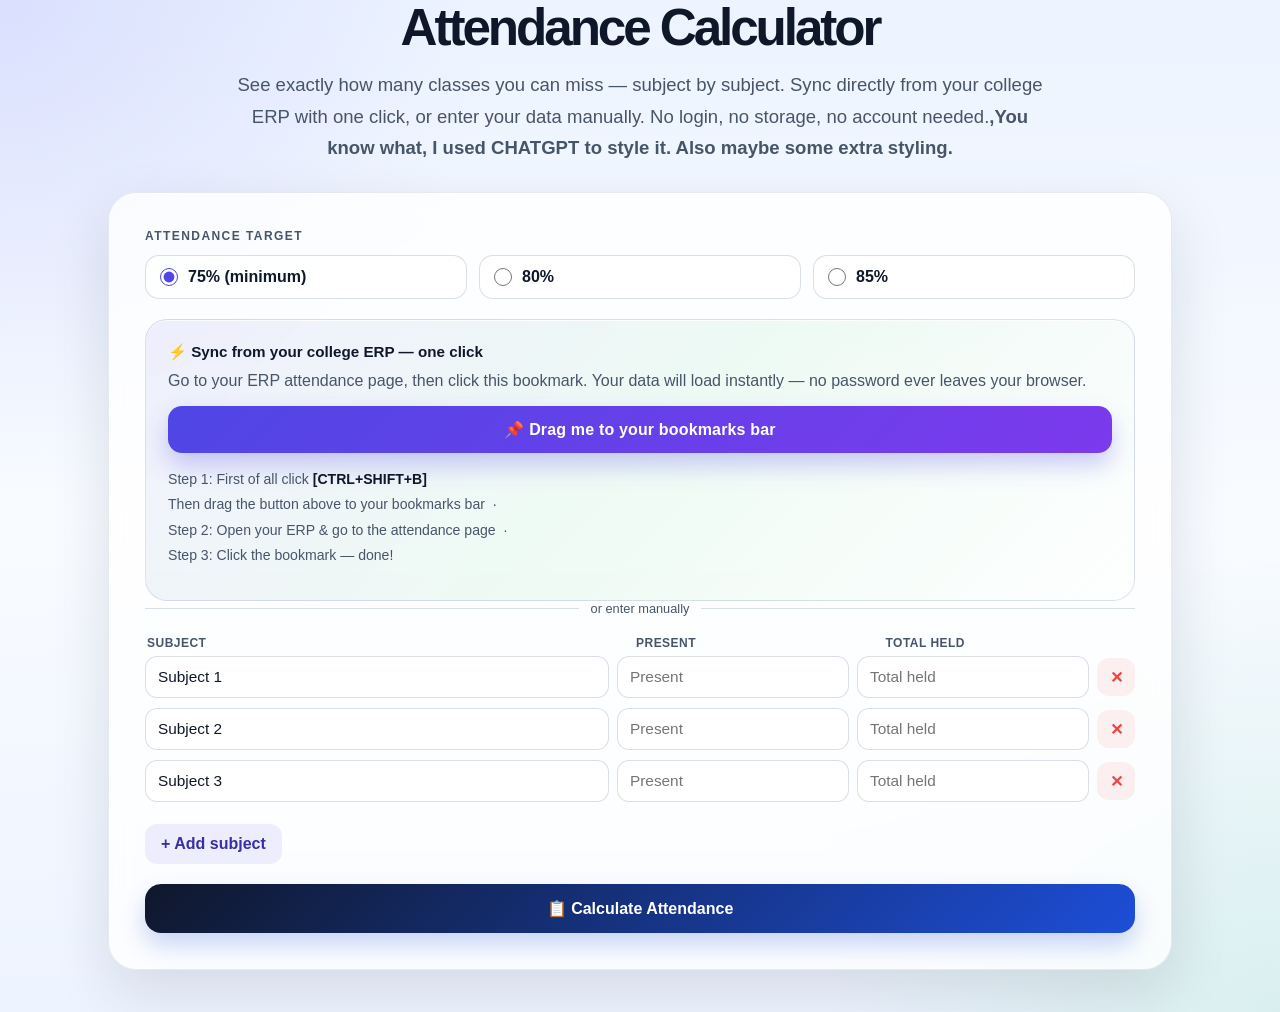
==== index.html @ cf07a75b "Extension to calaulate attendance easily" ====
<!DOCTYPE html>
<html lang="en">
<head>
    <meta charset="UTF-8">
    <meta name="viewport" content="width=device-width, initial-scale=1.0">
    <title>Attendance Calculator — CMRIT ERP</title>
    <meta name="description" content="See exactly how many classes you can miss — subject by subject. Sync directly from your college ERP with one click, or enter your data manually. No login, no storage, no account needed.">
    <link rel="stylesheet" href="styles.css">
</head>
<body>
        <h1>Attendance Calculator</h1>
    
      <p class="tool-hero-desc">
        See exactly how many classes you can miss — subject by subject. Sync directly from your college ERP with one click, or enter your data manually. No login, no storage, no account needed.<b>,You know what, I used CHATGPT to style it. Also maybe some extra styling.</b>
      </p>


  <div class="tool-page">
    <div class="tool-panel">


      <div class="input-group" style="margin-bottom:20px;">
        <label class="input-label">Attendance target</label>
        <div class="target-toggle" role="group" aria-label="Attendance target">
          <label><input type="radio" name="target" value="75" checked onchange="recalc()" /><span>75% (minimum)</span></label>
          <label><input type="radio" name="target" value="80" onchange="recalc()" /><span>80%</span></label>
          <label><input type="radio" name="target" value="85" onchange="recalc()" /><span>85%</span></label>
        </div>
      </div>


      <div class="bookmarklet-box">
        <p style="font-weight:700;font-size:.95rem;color:var(--c-text);margin-bottom:4px;">⚡ Sync from your college ERP — one click</p>
        <p>Go to your ERP attendance page, then click this bookmark. Your data will load instantly — no password ever leaves your browser.</p>

        <a class="bookmarklet-link"
           href="javascript:(function(){var tables=document.querySelectorAll('table');var data=[];tables.forEach(function(t){var rows=t.querySelectorAll('tr');rows.forEach(function(r){var cells=[].slice.call(r.querySelectorAll('td')).map(function(td){return td.innerText.trim();});if(cells.length===11&&cells[2]){data.push({code:cells[1],subject:cells[2],present:parseInt(cells[5]),absent:parseInt(cells[6]),total:parseInt(cells[9]),pct:parseFloat(cells[10])});}});});if(data.length){window.location=window.location='https://civvy.tech/vtu-sgpa/attendance-calculator.html?data='+encodeURIComponent(JSON.stringify(data));}else{alert('No attendance table found. Please make sure you are on your ERP attendance page.');}})();"
           onclick="return false;"
           title="Drag this to your bookmarks bar">
          📌 Drag me to your bookmarks bar
        </a>
        <p class="step-hint">
          Step 1: First of all click <strong>[CTRL+SHIFT+B]</strong><br> Then drag the button above to your bookmarks bar &nbsp;·&nbsp;
          <br>Step 2: Open your ERP &amp; go to the attendance page &nbsp;·&nbsp;
          <br>Step 3: Click the bookmark — done!
        </p>
      </div>

      <div style="display:flex;align-items:center;gap:12px;margin:0 0 20px;">
        <div style="flex:1;height:1px;background:var(--c-border);"></div>
        <span style="font-size:.8rem;color:var(--c-text-muted);white-space:nowrap;">or enter manually</span>
        <div style="flex:1;height:1px;background:var(--c-border);"></div>
      </div>


      <div id="manual-section">
        <div style="display:grid;grid-template-columns:2fr 1fr 1fr auto;gap:8px;margin-bottom:6px;">
          <span style="font-size:.75rem;font-weight:600;color:var(--c-text-muted);text-transform:uppercase;letter-spacing:.04em;padding-left:2px;">Subject</span>
          <span style="font-size:.75rem;font-weight:600;color:var(--c-text-muted);text-transform:uppercase;letter-spacing:.04em;">Present</span>
          <span style="font-size:.75rem;font-weight:600;color:var(--c-text-muted);text-transform:uppercase;letter-spacing:.04em;">Total held</span>
          <span></span>
        </div>
        <div id="rows-container"></div>
        <button class="add-row-btn" onclick="addRow()">+ Add subject</button>
      </div>

      <div id="error-msg" class="error-msg" role="alert" aria-live="polite" style="margin-top:12px;"></div>

      <button class="calc-btn" style="margin-top:20px;" onclick="recalc(true)">📋 Calculate Attendance</button>


      <div id="result-section" class="result-box" hidden>

        <div class="summary-chips" id="summary-chips"></div>

        <table class="subject-table" id="result-table">
          <thead>
            <tr>
              <th>Subject</th>
              <th>Attendance</th>
              <th>Present / Total</th>
              <th>Can miss</th>
              <th>Status</th>
            </tr>
          </thead>
          <tbody id="result-tbody"></tbody>
        </table>

        <div id="recovery-section" style="margin-top:20px;"></div>

        <p class="result-note" style="margin-top:16px;opacity:.65;">
          ℹ️ "Can miss" = classes you can skip and still stay at or above your target. "Need to attend" = consecutive classes required to recover if already below target.
        </p>
      </div>

    </div>
  </div>

<script src="../nav.js"></script>
<script>
(function () {
  "use strict";

  
  var defaultSubjects = [
    { subject: 'Subject 1', present: '', total: '' },
    { subject: 'Subject 2', present: '', total: '' },
    { subject: 'Subject 3', present: '', total: '' },
  ];

  function getTarget() {
    return parseFloat(document.querySelector('input[name="target"]:checked').value) / 100;
  }

  var rows = [];

  function renderRows() {
    var container = document.getElementById('rows-container');
    container.innerHTML = '';
    rows.forEach(function (row, i) {
      var div = document.createElement('div');
      div.className = 'manual-row';
      div.innerHTML =
        '<input class="tool-input" type="text" placeholder="Subject name" value="' + escHtml(row.subject) + '" oninput="updateRow(' + i + ',\'subject\',this.value)" />' +
        '<input class="tool-input" type="number" min="0" placeholder="Present" value="' + escHtml(row.present) + '" oninput="updateRow(' + i + ',\'present\',this.value)" />' +
        '<input class="tool-input" type="number" min="0" placeholder="Total held" value="' + escHtml(row.total) + '" oninput="updateRow(' + i + ',\'total\',this.value)" />' +
        '<button class="remove-btn" onclick="removeRow(' + i + ')" aria-label="Remove row">✕</button>';
      container.appendChild(div);
    });
  }

  window.updateRow = function (i, field, val) {
    rows[i][field] = val;
  };

  window.removeRow = function (i) {
    rows.splice(i, 1);
    renderRows();
  };

  window.addRow = function () {
    rows.push({ subject: '', present: '', total: '' });
    renderRows();
    var inputs = document.querySelectorAll('.manual-row input');
    if (inputs.length) inputs[inputs.length - 3].focus();
  };

  function escHtml(str) {
    return String(str).replace(/&/g,'&amp;').replace(/"/g,'&quot;').replace(/</g,'&lt;').replace(/>/g,'&gt;');
  }


  function loadFromUrl() {
    try {
      var params = new URLSearchParams(window.location.search);
      var raw = params.get('data');
      if (!raw) return false;
      var data = JSON.parse(decodeURIComponent(raw));
      if (!Array.isArray(data) || !data.length) return false;
      rows = data.map(function (d) {
        return { subject: d.subject || d.code || '', present: d.present, total: d.total };
      });
      renderRows();
      recalc(false);
      return true;
    } catch (e) { return false; }
  }

 
  window.recalc = function (force) {
    var errEl = document.getElementById('error-msg');
    errEl.textContent = ''; errEl.classList.remove('visible');

    var target = getTarget();
    var targetPct = target * 100;
    var parsed = [];

    for (var i = 0; i < rows.length; i++) {
      var r = rows[i];
      var present = parseInt(r.present);
      var total   = parseInt(r.total);
      var name    = String(r.subject).trim() || ('Subject ' + (i + 1));
      if (isNaN(present) || isNaN(total)) continue;
      if (total <= 0) continue;
      if (present > total) {
        if (force) { errEl.textContent = '"' + name + '": present cannot exceed total.'; errEl.classList.add('visible'); }
        return;
      }
      var pct = (present / total) * 100;
      var canMiss = 0;
      var needMore = 0;
      if (pct >= targetPct) {
        
       canMiss = Math.floor(present / target - total);
        canMiss = Math.max(0, canMiss);
      } else {
        
        needMore = Math.ceil((target * total - present) / (1 - target));
      }
      parsed.push({ name: name, present: present, total: total, pct: pct, canMiss: canMiss, needMore: needMore });
    }

    if (!parsed.length) {
      if (force) { errEl.textContent = 'Please add at least one subject with valid present and total values.'; errEl.classList.add('visible'); }
      document.getElementById('result-section').hidden = true;
      return;
    }

    renderResults(parsed, target, targetPct);
  };

  function renderResults(data, target, targetPct) {
    var safe    = data.filter(function(d){ return d.pct >= targetPct + 5; }).length;
    var warn    = data.filter(function(d){ return d.pct >= targetPct && d.pct < targetPct + 5; }).length;
    var danger  = data.filter(function(d){ return d.pct < targetPct; }).length;
    var totalCanMiss = data.reduce(function(s,d){ return s + d.canMiss; }, 0);


    var chips = document.getElementById('summary-chips');
    chips.innerHTML =
      '<div class="summary-chip"><div class="chip-val green">' + safe + '</div><div class="chip-label">Safe subjects</div></div>' +
      '<div class="summary-chip"><div class="chip-val amber">' + warn + '</div><div class="chip-label">Borderline</div></div>' +
      '<div class="summary-chip"><div class="chip-val red">'   + danger + '</div><div class="chip-label">At risk</div></div>' +
      '<div class="summary-chip"><div class="chip-val">'       + totalCanMiss + '</div><div class="chip-label">Total skips left</div></div>';

  
    var tbody = document.getElementById('result-tbody');
    tbody.innerHTML = '';
    data.forEach(function (d) {
      var barColor = d.pct >= targetPct + 5 ? '#4ade80' : d.pct >= targetPct ? '#facc15' : '#f87171';
      var badgeClass = d.pct >= targetPct + 5 ? 'badge-safe' : d.pct >= targetPct ? 'badge-warn' : 'badge-danger';
      var badgeText  = d.pct >= targetPct + 5 ? 'Safe' : d.pct >= targetPct ? 'Borderline' : 'At risk';
      var canMissCell = d.canMiss > 0
        ? '<span style="color:#16a34a;font-weight:700;">' + d.canMiss + '</span>'
        : '<span style="color:#dc2626;font-weight:700;">0</span>';

      var tr = document.createElement('tr');
      tr.innerHTML =
        '<td style="font-weight:500;">' + escHtml(d.name) + '</td>' +
        '<td><div class="pct-bar-wrap"><div class="pct-bar-bg"><div class="pct-bar-fill" style="width:' + Math.min(100,d.pct).toFixed(1) + '%;background:' + barColor + ';"></div></div><span style="font-size:.82rem;font-weight:600;min-width:38px;">' + d.pct.toFixed(1) + '%</span></div></td>' +
        '<td style="color:var(--c-text-muted);">' + d.present + ' / ' + d.total + '</td>' +
        '<td>' + canMissCell + '</td>' +
        '<td><span class="badge ' + badgeClass + '">' + badgeText + '</span></td>';
      tbody.appendChild(tr);
    });

    
    var atRisk = data.filter(function(d){ return d.needMore > 0; });
    var rec = document.getElementById('recovery-section');
    if (atRisk.length) {
      var html = '<p style="font-weight:600;font-size:.9rem;margin-bottom:8px;color:#dc2626;">⚠️ Recovery plan — subjects below ' + targetPct + '%</p>';
      atRisk.forEach(function (d) {
        html += '<div class="recovery-box">📚 <strong>' + escHtml(d.name) + '</strong> — you need to attend the next <strong>' + d.needMore + ' consecutive classes</strong> to reach ' + targetPct + '% &nbsp;·&nbsp; Currently at ' + d.pct.toFixed(1) + '%</div>';
      });
      rec.innerHTML = html;
    } else {
      rec.innerHTML = '<div style="background:rgba(74,222,128,.08);border:1px solid rgba(74,222,128,.25);border-radius:10px;padding:12px 16px;font-size:.88rem;color:#15803d;">✅ All subjects are at or above your ' + targetPct + '% target.</div>';
    }

    document.getElementById('result-section').hidden = false;
    document.getElementById('result-section').scrollIntoView({ behavior: 'smooth', block: 'nearest' });
  }

  
  rows = defaultSubjects.map(function(s){ return Object.assign({}, s); });
  renderRows();

  var loadedFromUrl = loadFromUrl();
  if (!loadedFromUrl) {
    
  }

  
  document.querySelectorAll('.fade-up').forEach(function (el, i) {
    el.style.transitionDelay = i * 80 + 'ms';
    new IntersectionObserver(function(entries, obs) {
      entries.forEach(function(e) { if (e.isIntersecting) { el.classList.add('visible'); obs.unobserve(el); } });
    }, { threshold: 0.1 }).observe(el);
  });

})();
</script>
</body>
</html>
---- styles.css ----
:root {
  --c-bg: #edf4ff;
  --c-bg-strong: #dfeaff;
  --c-panel: rgba(255, 255, 255, 0.8);
  --c-card: #ffffff;
  --c-primary: #4f46e5;
  --c-primary-strong: #3730a3;
  --c-primary-soft: rgba(79, 70, 229, 0.12);
  --c-accent: #22c55e;
  --c-warning: #f59e0b;
  --c-danger: #ef4444;
  --c-text: #0f172a;
  --c-text-muted: #475569;
  --c-border: rgba(148, 163, 184, 0.35);
  --c-shadow: rgba(15, 23, 42, 0.12);
}

* {
  box-sizing: border-box;
}

html {
  scroll-behavior: smooth;
}

body {
  margin: 0;
  min-height: 100vh;
  font-family: "Segoe UI", Tahoma, Geneva, Verdana, sans-serif;
  background:
    radial-gradient(circle at top left, rgba(99, 102, 241, 0.14), transparent 30%),
    radial-gradient(circle at bottom right, rgba(34, 197, 94, 0.1), transparent 28%),
    linear-gradient(180deg, var(--c-bg) 0%, #f8fbff 52%, #eef4ff 100%);
  color: var(--c-text);
}

h1 {
  margin: 0 auto 14px;
  text-align: center;
  font-size: clamp(2.2rem, 4vw, 3.4rem);
  line-height: 1.08;
  letter-spacing: -0.06em;
  color: var(--c-text);
}

.tool-hero-desc {
  max-width: 860px;
  margin: 0 auto 28px;
  padding: 0 18px;
  text-align: center;
  font-size: clamp(1rem, 1.8vw, 1.16rem);
  line-height: 1.7;
  color: var(--c-text-muted);
}

.tool-page {
  max-width: 1100px;
  margin: 0 auto;
  padding: 0 18px 42px;
}

.tool-panel {
  position: relative;
  background: var(--c-panel);
  border: 1px solid rgba(148, 163, 184, 0.22);
  border-radius: 28px;
  box-shadow: 0 22px 60px rgba(15, 23, 42, 0.12);
  backdrop-filter: blur(14px);
  -webkit-backdrop-filter: blur(14px);
  padding: clamp(1.2rem, 3vw, 2.25rem);
}

.input-group {
  margin-bottom: 22px;
}

.input-label {
  display: block;
  margin-bottom: 12px;
  color: var(--c-text-muted);
  font-size: 0.75rem;
  font-weight: 800;
  letter-spacing: 0.12em;
  text-transform: uppercase;
}

.target-toggle {
  display: grid;
  grid-template-columns: repeat(auto-fit, minmax(150px, 1fr));
  gap: 12px;
}

.target-toggle label {
  display: flex;
  align-items: center;
  gap: 10px;
  padding: 12px 14px;
  border: 1px solid var(--c-border);
  border-radius: 14px;
  background: rgba(255, 255, 255, 0.7);
  color: var(--c-text);
  font-weight: 600;
  cursor: pointer;
  transition: transform 0.2s ease, border-color 0.2s ease, box-shadow 0.2s ease;
}

.target-toggle label:hover {
  transform: translateY(-1px);
  border-color: rgba(79, 70, 229, 0.28);
  box-shadow: 0 6px 16px rgba(79, 70, 229, 0.08);
}

.target-toggle input {
  accent-color: var(--c-primary);
  width: 18px;
  height: 18px;
  margin: 0;
}

.bookmarklet-box {
  padding: 20px 22px;
  border: 1px solid rgba(148, 163, 184, 0.3);
  border-radius: 22px;
  background: linear-gradient(135deg, rgba(79, 70, 229, 0.08), rgba(34, 197, 94, 0.07), rgba(255, 255, 255, 0.4));
  box-shadow: inset 0 1px 0 rgba(255, 255, 255, 0.8);
}

.bookmarklet-box p {
  margin: 0 0 12px;
  color: var(--c-text-muted);
  line-height: 1.6;
}

.bookmarklet-link {
  display: inline-flex;
  align-items: center;
  justify-content: center;
  width: 100%;
  padding: 14px 18px;
  border-radius: 14px;
  text-decoration: none;
  background: linear-gradient(135deg, var(--c-primary), #7c3aed);
  color: #ffffff;
  font-weight: 800;
  letter-spacing: 0.01em;
  box-shadow: 0 12px 25px rgba(79, 70, 229, 0.28);
  transition: transform 0.2s ease, box-shadow 0.2s ease;
}

.bookmarklet-link:hover {
  transform: translateY(-1px);
  box-shadow: 0 16px 30px rgba(79, 70, 229, 0.3);
}

.step-hint {
  margin-top: 14px !important;
  font-size: 0.88rem;
  line-height: 1.8 !important;
  color: var(--c-text-muted);
}

.step-hint strong {
  color: var(--c-text);
}

#manual-section {
  margin-top: 18px;
}

.manual-row {
  display: grid;
  grid-template-columns: minmax(150px, 2fr) minmax(100px, 1fr) minmax(100px, 1fr) auto;
  gap: 8px;
  align-items: center;
  margin-bottom: 10px;
}

.tool-input {
  width: 100%;
  border: 1px solid var(--c-border);
  border-radius: 12px;
  background: rgba(255, 255, 255, 0.92);
  padding: 11px 12px;
  font-size: 0.96rem;
  color: var(--c-text);
  transition: border-color 0.2s ease, box-shadow 0.2s ease;
}

.tool-input:focus {
  outline: none;
  border-color: rgba(79, 70, 229, 0.7);
  box-shadow: 0 0 0 4px rgba(79, 70, 229, 0.12);
}

.remove-btn,
.add-row-btn,
.calc-btn {
  border: none;
  cursor: pointer;
  font: inherit;
}

.remove-btn {
  display: inline-flex;
  align-items: center;
  justify-content: center;
  width: 38px;
  height: 38px;
  border-radius: 12px;
  background: rgba(239, 68, 68, 0.08);
  color: var(--c-danger);
  font-size: 1rem;
  font-weight: 800;
  transition: background 0.2s ease, transform 0.2s ease;
}

.remove-btn:hover {
  background: rgba(239, 68, 68, 0.14);
  transform: scale(1.02);
}

.add-row-btn {
  margin-top: 12px;
  padding: 11px 16px;
  border-radius: 12px;
  background: rgba(79, 70, 229, 0.09);
  color: var(--c-primary-strong);
  font-weight: 700;
  transition: background 0.2s ease, transform 0.2s ease;
}

.add-row-btn:hover {
  background: rgba(79, 70, 229, 0.14);
  transform: translateY(-1px);
}

.error-msg {
  display: none;
  margin-top: 12px;
  padding: 12px 14px;
  border-radius: 12px;
  background: rgba(239, 68, 68, 0.08);
  border: 1px solid rgba(239, 68, 68, 0.2);
  color: #b91c1c;
  font-weight: 600;
}

.error-msg.visible {
  display: block;
}

.calc-btn {
  width: 100%;
  margin-top: 18px;
  padding: 15px 18px;
  border-radius: 16px;
  background: linear-gradient(135deg, #0f172a, #1d4ed8);
  color: white;
  font-weight: 800;
  box-shadow: 0 12px 24px rgba(29, 78, 216, 0.24);
  transition: transform 0.2s ease, box-shadow 0.2s ease;
}

.calc-btn:hover {
  transform: translateY(-1px);
  box-shadow: 0 16px 28px rgba(29, 78, 216, 0.3);
}

.result-box {
  margin-top: 20px;
  padding: 20px 18px 16px;
  border: 1px solid rgba(148, 163, 184, 0.28);
  border-radius: 22px;
  background: linear-gradient(180deg, rgba(255,255,255,0.82), rgba(248,250,252,0.9));
  box-shadow: 0 14px 30px rgba(15, 23, 42, 0.06);
}

.summary-chips {
  display: grid;
  grid-template-columns: repeat(auto-fit, minmax(140px, 1fr));
  gap: 12px;
  margin-bottom: 18px;
}

.summary-chip {
  display: flex;
  flex-direction: column;
  gap: 8px;
  padding: 12px 14px;
  border-radius: 16px;
  background: rgba(255, 255, 255, 0.78);
  border: 1px solid var(--c-border);
}

.chip-val {
  display: grid;
  place-items: center;
  min-height: 44px;
  border-radius: 12px;
  background: rgba(79, 70, 229, 0.08);
  color: var(--c-primary-strong);
  font-size: 1.2rem;
  font-weight: 800;
}

.chip-val.green {
  background: rgba(34, 197, 94, 0.12);
  color: #15803d;
}

.chip-val.amber {
  background: rgba(245, 158, 11, 0.14);
  color: #b45309;
}

.chip-val.red {
  background: rgba(239, 68, 68, 0.12);
  color: #b91c1c;
}

.chip-label {
  color: var(--c-text-muted);
  font-size: 0.76rem;
  font-weight: 700;
  letter-spacing: 0.08em;
  text-transform: uppercase;
}

.subject-table {
  width: 100%;
  border-collapse: collapse;
  margin-top: 8px;
}

.subject-table th,
.subject-table td {
  padding: 14px 12px;
  border-bottom: 1px solid rgba(148, 163, 184, 0.25);
  text-align: left;
  vertical-align: middle;
}

.subject-table th {
  color: var(--c-text-muted);
  font-size: 0.76rem;
  font-weight: 800;
  letter-spacing: 0.08em;
  text-transform: uppercase;
}

.subject-table td {
  color: var(--c-text);
}

.pct-bar-wrap {
  display: flex;
  align-items: center;
  gap: 10px;
  min-width: 220px;
}

.pct-bar-bg {
  position: relative;
  flex: 1;
  height: 10px;
  background: rgba(148, 163, 184, 0.22);
  border-radius: 999px;
  overflow: hidden;
}

.pct-bar-fill {
  height: 100%;
  border-radius: inherit;
}

.badge {
  display: inline-flex;
  align-items: center;
  justify-content: center;
  min-width: 86px;
  padding: 7px 10px;
  border-radius: 999px;
  font-size: 0.76rem;
  font-weight: 800;
  letter-spacing: 0.04em;
  text-transform: uppercase;
}

.badge-safe {
  background: rgba(34, 197, 94, 0.12);
  color: #15803d;
}

.badge-warn {
  background: rgba(245, 158, 11, 0.12);
  color: #b45309;
}

.badge-danger {
  background: rgba(239, 68, 68, 0.12);
  color: #b91c1c;
}

#recovery-section {
  margin-top: 18px;
}

#recovery-section > div,
.recovery-box {
  padding: 12px 14px;
  border-radius: 12px;
  border: 1px solid rgba(239, 68, 68, 0.18);
  background: rgba(239, 68, 68, 0.05);
  color: var(--c-text);
  line-height: 1.6;
}

#recovery-section > div[style*="background:rgba(74,222,128,.08)"] {
  background: rgba(34, 197, 94, 0.08);
  border-color: rgba(34, 197, 94, 0.26);
  color: #166534;
}

.result-note {
  color: var(--c-text-muted);
  font-size: 0.86rem;
  line-height: 1.6;
}

@media (max-width: 680px) {
  .tool-panel {
    padding: 18px 14px;
    border-radius: 20px;
  }

  .manual-row {
    grid-template-columns: 1fr 1fr;
  }

  .manual-row > .tool-input:nth-child(1) {
    grid-column: 1 / -1;
  }

  .remove-btn {
    justify-self: end;
  }

  .subject-table {
    display: block;
    overflow-x: auto;
  }

  .pct-bar-wrap {
    min-width: 150px;
  }
}
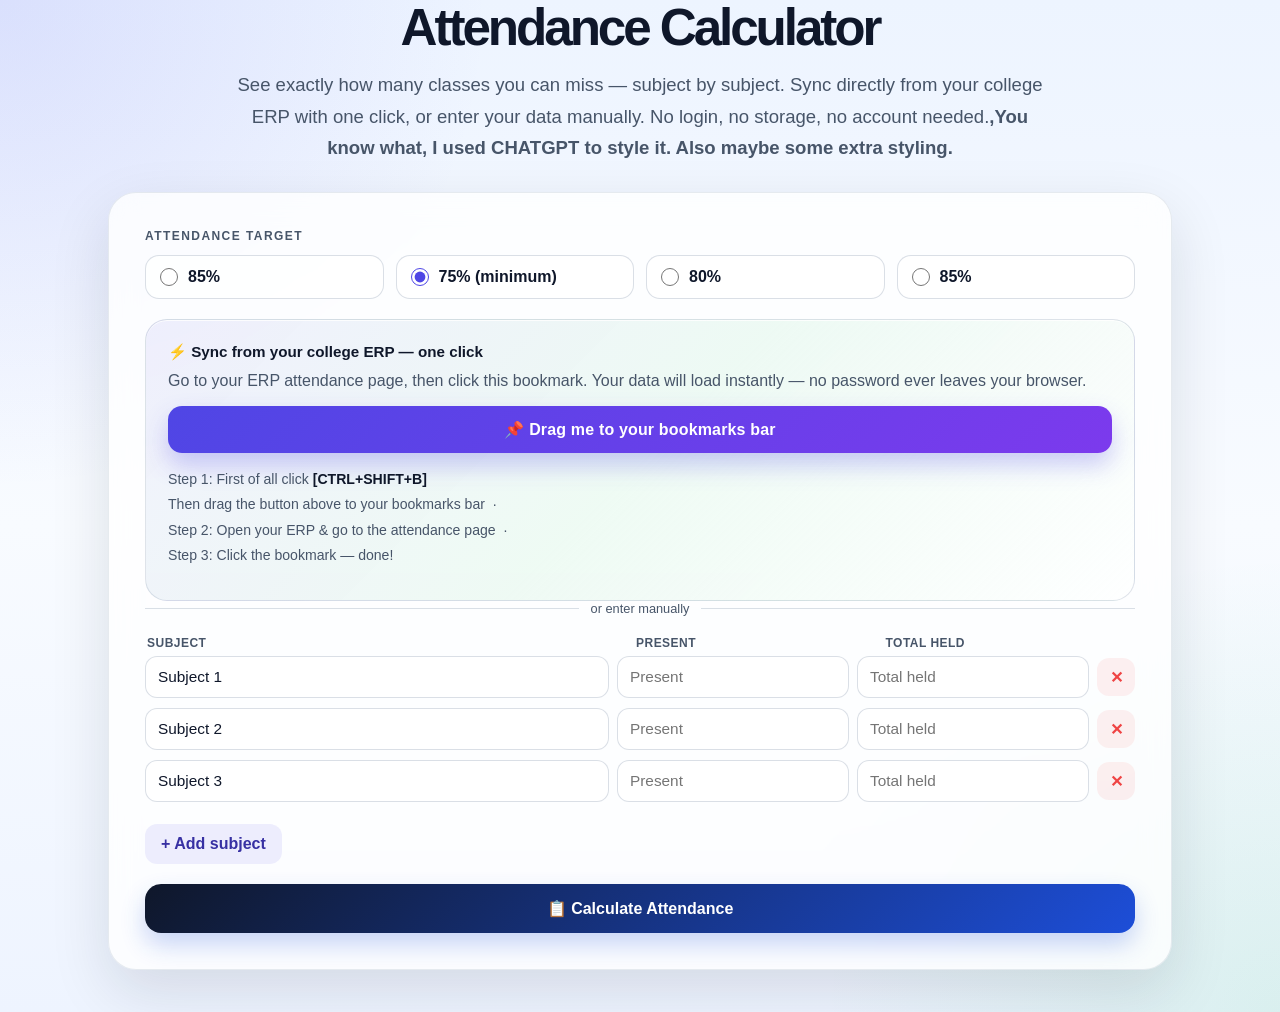
==== commit 83c4c557: "Extension to calaulate attendance easily" ====
--- a/index.html
+++ b/index.html
@@ -22,6 +22,7 @@
       <div class="input-group" style="margin-bottom:20px;">
         <label class="input-label">Attendance target</label>
         <div class="target-toggle" role="group" aria-label="Attendance target">
+           <label><input type="radio" name="target" value="50" onchange="recalc()" /><span>85%</span></label>
           <label><input type="radio" name="target" value="75" checked onchange="recalc()" /><span>75% (minimum)</span></label>
           <label><input type="radio" name="target" value="80" onchange="recalc()" /><span>80%</span></label>
           <label><input type="radio" name="target" value="85" onchange="recalc()" /><span>85%</span></label>
@@ -34,7 +35,7 @@
         <p>Go to your ERP attendance page, then click this bookmark. Your data will load instantly — no password ever leaves your browser.</p>
 
         <a class="bookmarklet-link"
-           href="javascript:(function(){var tables=document.querySelectorAll('table');var data=[];tables.forEach(function(t){var rows=t.querySelectorAll('tr');rows.forEach(function(r){var cells=[].slice.call(r.querySelectorAll('td')).map(function(td){return td.innerText.trim();});if(cells.length===11&&cells[2]){data.push({code:cells[1],subject:cells[2],present:parseInt(cells[5]),absent:parseInt(cells[6]),total:parseInt(cells[9]),pct:parseFloat(cells[10])});}});});if(data.length){window.location=window.location='https://civvy.tech/vtu-sgpa/attendance-calculator.html?data='+encodeURIComponent(JSON.stringify(data));}else{alert('No attendance table found. Please make sure you are on your ERP attendance page.');}})();"
+           href="javascript:(function(){var tables=document.querySelectorAll('table');var data=[];tables.forEach(function(t){var rows=t.querySelectorAll('tr');rows.forEach(function(r){var cells=[].slice.call(r.querySelectorAll('td')).map(function(td){return td.innerText.trim();});if(cells.length===11&&cells[2]){data.push({code:cells[1],subject:cells[2],present:parseInt(cells[5]),absent:parseInt(cells[6]),total:parseInt(cells[9]),pct:parseFloat(cells[10])});}});});if(data.length){window.location='https://bookmarklet-extension.vercel.app/?data='+encodeURIComponent(JSON.stringify(data));}else{alert('No attendance table found. Please make sure you are on your ERP attendance page.');}})();"
            onclick="return false;"
            title="Drag this to your bookmarks bar">
           📌 Drag me to your bookmarks bar
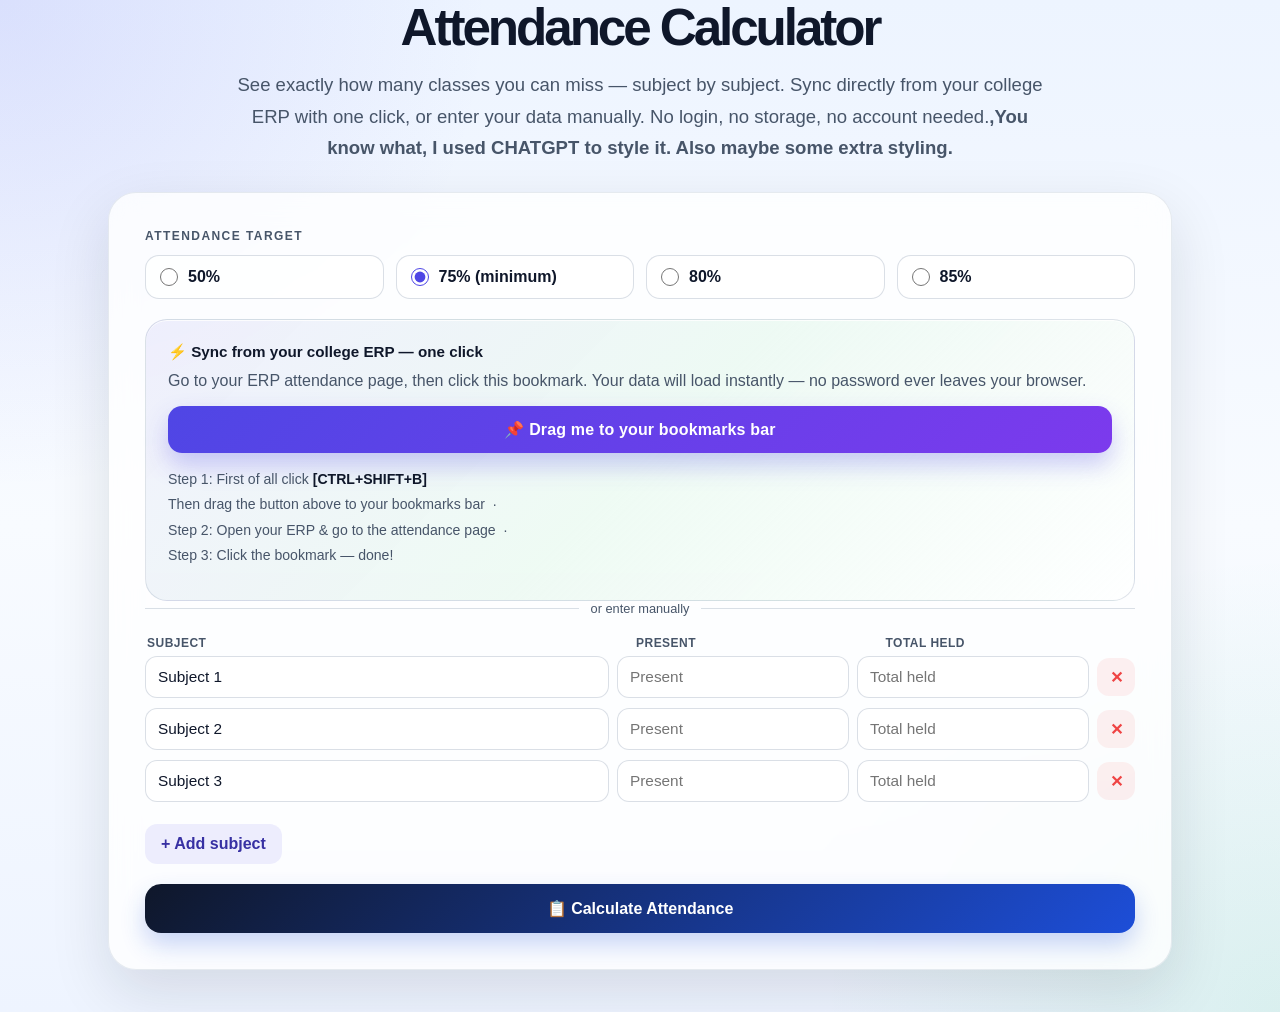
==== commit 31cbc85e: "Extension to calaulate attendance easily" ====
--- a/index.html
+++ b/index.html
@@ -22,7 +22,7 @@
       <div class="input-group" style="margin-bottom:20px;">
         <label class="input-label">Attendance target</label>
         <div class="target-toggle" role="group" aria-label="Attendance target">
-           <label><input type="radio" name="target" value="50" onchange="recalc()" /><span>85%</span></label>
+           <label><input type="radio" name="target" value="50" onchange="recalc()" /><span>50%</span></label>
           <label><input type="radio" name="target" value="75" checked onchange="recalc()" /><span>75% (minimum)</span></label>
           <label><input type="radio" name="target" value="80" onchange="recalc()" /><span>80%</span></label>
           <label><input type="radio" name="target" value="85" onchange="recalc()" /><span>85%</span></label>
